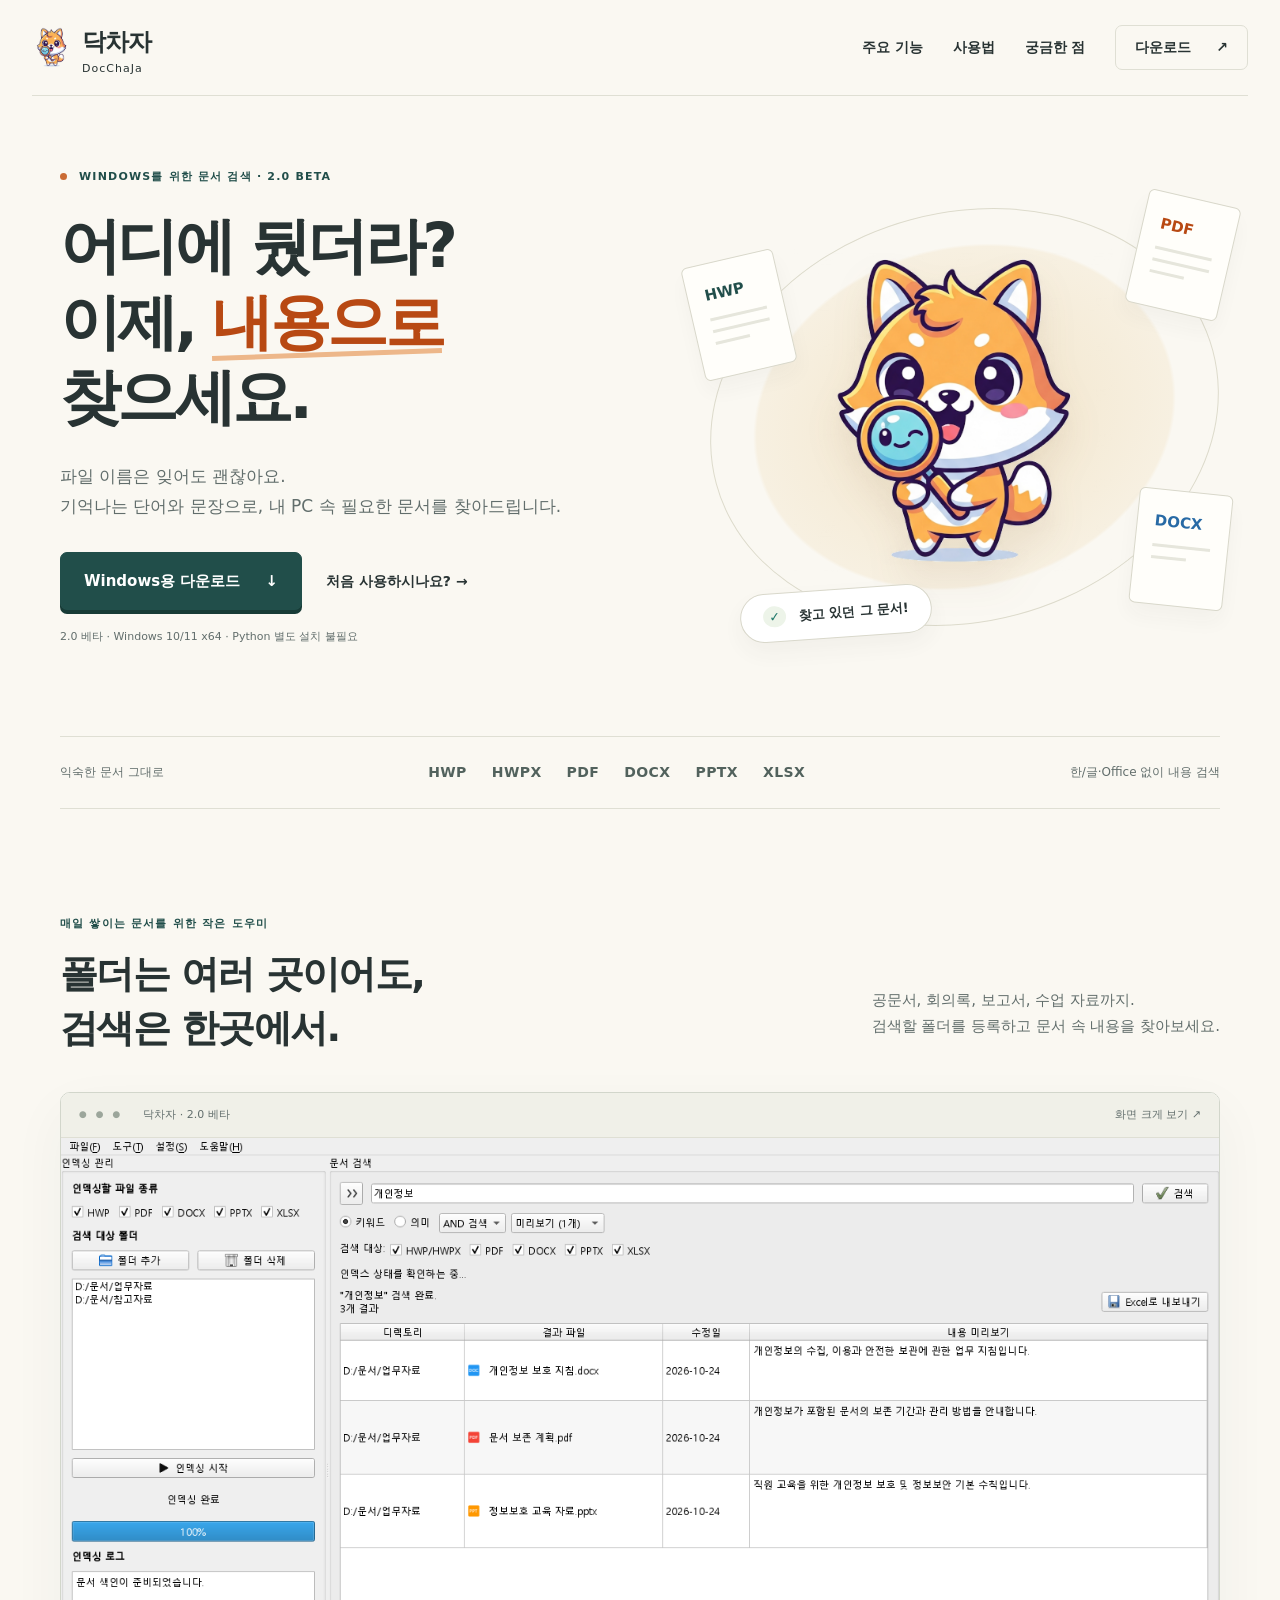
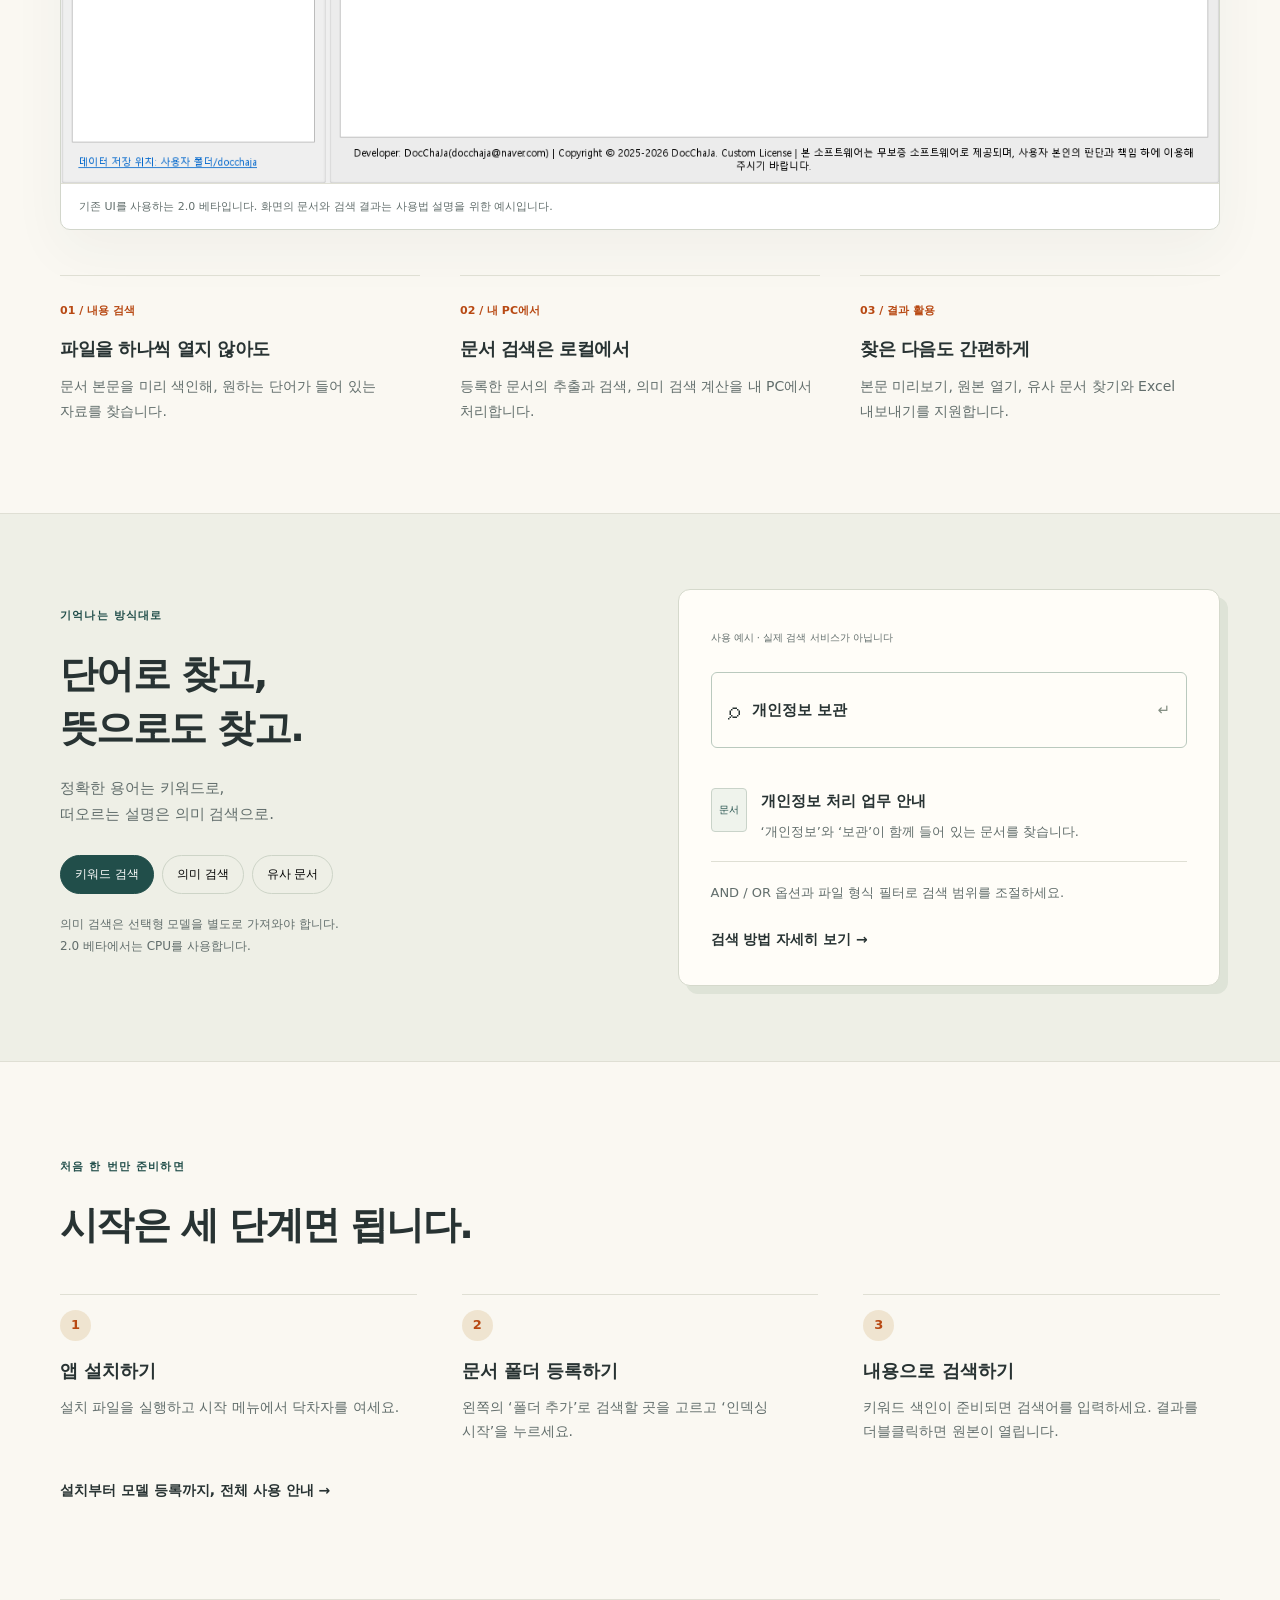
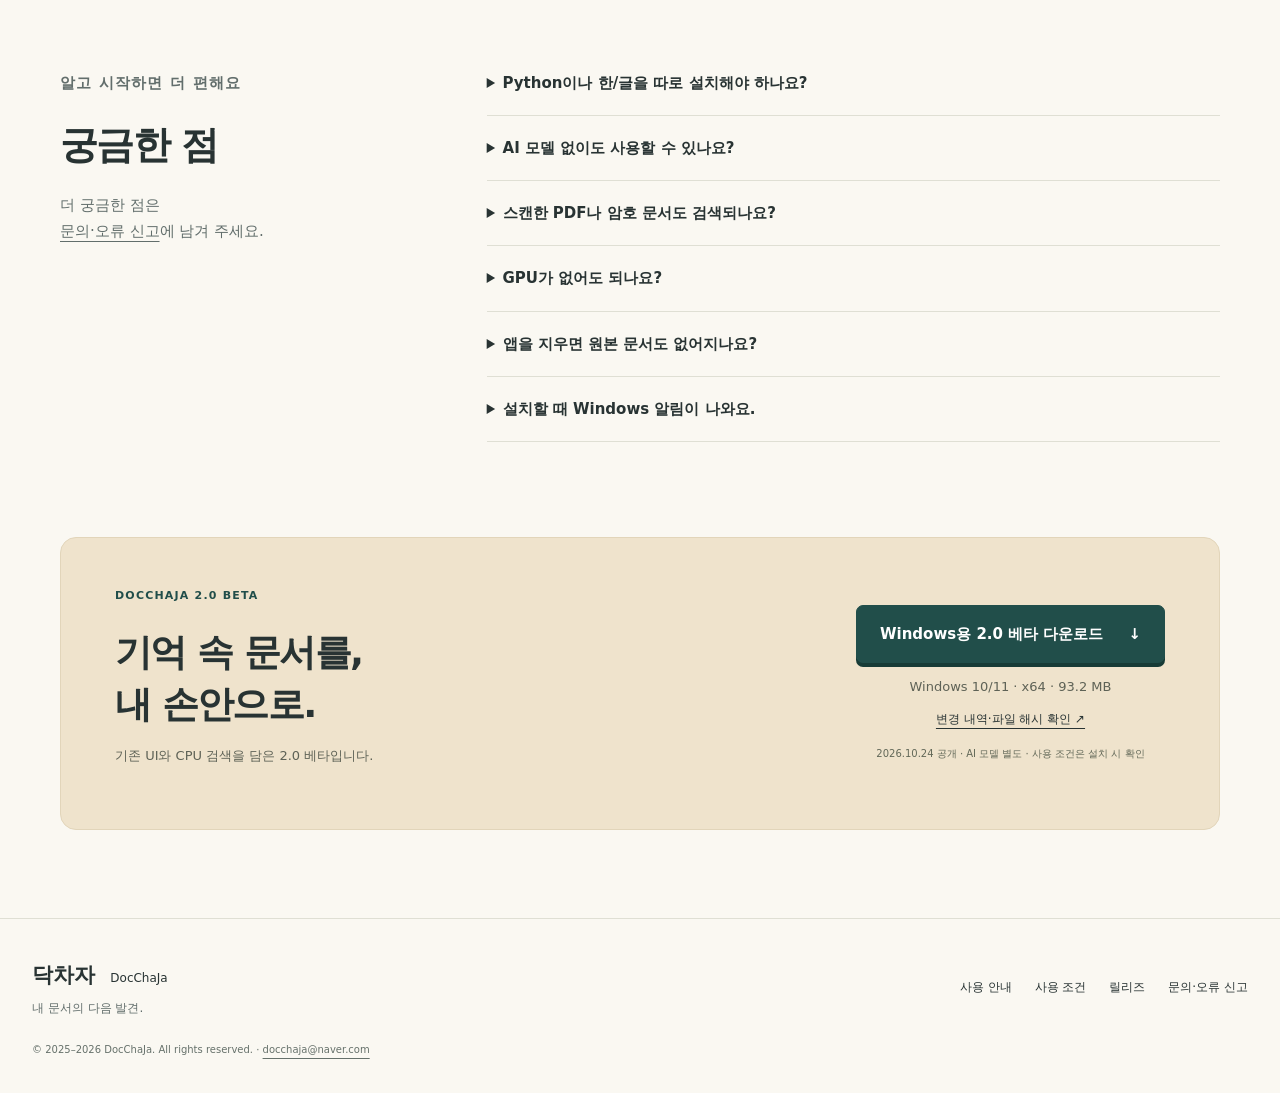
==== docchaja/index.html @ 1e618a7d "Add Korean DocChaJa 2.0 beta website and user guide" ====
<!doctype html><html lang="ko"><head><meta charset="utf-8"><meta name="viewport" content="width=device-width, initial-scale=1"><meta name="theme-color" content="#faf8f2"><link rel="icon" href="assets/favicon.ico"><link rel="stylesheet" href="style.css"><title>닥차자 — 내 문서, 내용으로 찾다. | DocChaJa 2.0 베타</title><meta name="description" content="한글·PDF·Office 문서를 내용으로 찾는 Windows 문서 검색 프로그램. 닥차자 2.0 베타 설치 파일, 사용법과 의미 검색 모델 안내."><link rel="canonical" href="https://thlee.github.io/docchaja/"><meta property="og:title" content="닥차자 — 내 문서, 내용으로 찾다."><meta property="og:description" content="흩어진 HWP·PDF·Office 문서를 한곳에서. Windows용 2.0 베타를 만나보세요."><meta property="og:type" content="website"><meta property="og:url" content="https://thlee.github.io/docchaja/"><meta property="og:image" content="https://thlee.github.io/docchaja/assets/fox.png"></head><body><a class="skip" href="#main">본문으로 이동</a><header class="header"><a class="brand" href="./"><img src="assets/fox.png" alt="" width="40" height="40"><strong>닥차자<span>DocChaJa</span></strong></a><nav aria-label="주 메뉴"><a href="./#features">주요 기능</a><a href="guide.html">사용법</a><a href="./#faq">궁금한 점</a><a class="nav-download" href="./#download">다운로드 <span aria-hidden="true">↗</span></a></nav></header>
<main id="main">
<section class="hero wrap">
<div class="hero-copy"><p class="eyebrow"><span class="status-dot"></span> WINDOWS를 위한 문서 검색 · 2.0 BETA</p><h1>어디에 뒀더라?<br>이제, <em>내용으로</em><br>찾으세요.</h1><p class="lead">파일 이름은 잊어도 괜찮아요.<br>기억나는 단어와 문장으로,<br class="mobile-break"> 내 PC 속 필요한 문서를 찾아드립니다.</p><div class="hero-actions"><a class="button primary" href="https://github.com/thlee/docchaja-releases/releases/download/v2.0.0-beta.1/DocChaJa-Setup-2.0.0-beta-x64.exe">Windows용 다운로드 <span aria-hidden="true">↓</span></a><a class="text-link" href="guide.html">처음 사용하시나요? <span aria-hidden="true">→</span></a></div><p class="download-note">2.0 베타 · Windows 10/11 x64 · Python 별도 설치 불필요</p></div>
<div class="hero-art" aria-label="돋보기를 든 닥차자 여우 캐릭터"><div class="orbit"></div><span class="paper paper-one"><b>HWP</b><i></i><i></i><i></i></span><span class="paper paper-two"><b>PDF</b><i></i><i></i><i></i></span><span class="paper paper-three"><b>DOCX</b><i></i><i></i></span><img class="fox" src="assets/fox.png" width="405" height="405" alt="문서를 찾아주는 돋보기 여우"><div class="found"><span aria-hidden="true">✓</span> 찾고 있던 그 문서!</div></div>
</section>
<div class="formats wrap"><span>익숙한 문서 그대로</span><div><b>HWP</b><b>HWPX</b><b>PDF</b><b>DOCX</b><b>PPTX</b><b>XLSX</b></div><span>한/글·Office 없이 내용 검색</span></div>
<section class="product wrap" id="features"><div class="section-heading"><div><p class="eyebrow">매일 쌓이는 문서를 위한 작은 도우미</p><h2>폴더는 여러 곳이어도,<br>검색은 한곳에서.</h2></div><p>공문서, 회의록, 보고서, 수업 자료까지.<br>검색할 폴더를 등록하고 문서 속 내용을 찾아보세요.</p></div><figure class="app-frame"><div class="frame-top"><span class="window-dots" aria-hidden="true">● ● ●</span><span>닥차자 · 2.0 베타</span><a href="assets/app-preview.png" target="_blank" rel="noopener">화면 크게 보기 ↗</a></div><img src="assets/app-preview.png" alt="왼쪽 인덱싱 관리와 오른쪽 문서 검색 결과가 함께 표시된 닥차자 2.0 베타 화면" width="1400" height="780" loading="lazy"><figcaption>기존 UI를 사용하는 2.0 베타입니다. 화면의 문서와 검색 결과는 사용법 설명을 위한 예시입니다.</figcaption></figure>
<div class="feature-lines"><article><span>01 / 내용 검색</span><h3>파일을 하나씩 열지 않아도</h3><p>문서 본문을 미리 색인해, 원하는 단어가 들어 있는 자료를 찾습니다.</p></article><article><span>02 / 내 PC에서</span><h3>문서 검색은 로컬에서</h3><p>등록한 문서의 추출과 검색, 의미 검색 계산을 내 PC에서 처리합니다.</p></article><article><span>03 / 결과 활용</span><h3>찾은 다음도 간편하게</h3><p>본문 미리보기, 원본 열기, 유사 문서 찾기와 Excel 내보내기를 지원합니다.</p></article></div></section>
<section class="ways"><div class="wrap ways-grid"><div><p class="eyebrow">기억나는 방식대로</p><h2>단어로 찾고,<br>뜻으로도 찾고.</h2><p>정확한 용어는 키워드로,<br>떠오르는 설명은 의미 검색으로.</p><div class="mode-buttons" role="tablist" aria-label="검색 방식"><button role="tab" id="tab-keyword" aria-controls="mode-panel" aria-selected="true" data-mode="keyword">키워드 검색</button><button role="tab" id="tab-semantic" aria-controls="mode-panel" aria-selected="false" tabindex="-1" data-mode="semantic">의미 검색</button><button role="tab" id="tab-similar" aria-controls="mode-panel" aria-selected="false" tabindex="-1" data-mode="similar">유사 문서</button></div><p class="small">의미 검색은 선택형 모델을 별도로 가져와야 합니다.<br>2.0 베타에서는 CPU를 사용합니다.</p></div><div class="example" id="mode-panel" role="tabpanel" aria-labelledby="tab-keyword"><span class="sample-label">사용 예시 · 실제 검색 서비스가 아닙니다</span><div class="query"><span aria-hidden="true">⌕</span><strong id="example-query">개인정보 보관</strong><span class="query-arrow" aria-hidden="true">↵</span></div><div class="sample-document"><span class="file-tag">문서</span><div><h3 id="example-title">개인정보 처리 업무 안내</h3><p id="example-body">‘개인정보’와 ‘보관’이 함께 들어 있는 문서를 찾습니다.</p></div></div><p id="example-detail" class="example-detail">AND / OR 옵션과 파일 형식 필터로 검색 범위를 조절하세요.</p><a href="guide.html#search" class="text-link">검색 방법 자세히 보기 →</a></div></div></section>
<section class="start wrap" id="start"><p class="eyebrow">처음 한 번만 준비하면</p><h2>시작은 세 단계면 됩니다.</h2><ol class="steps"><li><span>1</span><h3>앱 설치하기</h3><p>설치 파일을 실행하고 시작 메뉴에서 닥차자를 여세요.</p></li><li><span>2</span><h3>문서 폴더 등록하기</h3><p>왼쪽의 ‘폴더 추가’로 검색할 곳을 고르고 ‘인덱싱 시작’을 누르세요.</p></li><li><span>3</span><h3>내용으로 검색하기</h3><p>키워드 색인이 준비되면 검색어를 입력하세요. 결과를 더블클릭하면 원본이 열립니다.</p></li></ol><a href="guide.html" class="text-link">설치부터 모델 등록까지, 전체 사용 안내 →</a></section>
<section class="faq wrap" id="faq"><div><p class="eyebrow">알고 시작하면 더 편해요</p><h2>궁금한 점</h2><p>더 궁금한 점은<br><a href="https://github.com/thlee/docchaja-releases/issues">문의·오류 신고</a>에 남겨 주세요.</p></div><div class="questions"><details><summary>Python이나 한/글을 따로 설치해야 하나요?</summary><p>검색에 필요한 실행 환경이 함께 설치됩니다. Python, 한/글, MS Office 없이 문서 내용을 검색할 수 있습니다. 검색 결과의 원본 파일을 열 때는 해당 형식을 열 수 있는 프로그램이 필요합니다.</p></details><details><summary>AI 모델 없이도 사용할 수 있나요?</summary><p>네. 키워드 검색은 모델 없이 사용할 수 있습니다. 의미 검색을 원하면 EmbeddingGemma ONNX 파일 6개를 따로 받아 ‘설정 → AI 모델 관리’에서 가져오세요. 이 버전에는 자동 다운로드 기능이 없습니다. <a href="guide.html#models">모델 가져오기 안내</a></p></details><details><summary>스캔한 PDF나 암호 문서도 검색되나요?</summary><p>텍스트가 없는 이미지 전용 PDF의 OCR은 제공하지 않습니다. 암호·DRM으로 보호되거나 손상된 문서는 건너뛸 수 있습니다. 구형 DOC·PPT·XLS 대신 DOCX·PPTX·XLSX 형식을 지원합니다.</p></details><details><summary>GPU가 없어도 되나요?</summary><p>네. 2.0 베타는 CPU 전용입니다. GPU 가속과 새 UI는 3.0 개발 범위이며 이번 다운로드에 포함되지 않습니다.</p></details><details><summary>앱을 지우면 원본 문서도 없어지나요?</summary><p>제거 프로그램은 원본 문서를 지우지 않습니다. 설정·색인·가져온 모델도 남겨 두므로 다시 설치할 때 활용할 수 있습니다. 기본 데이터 위치는 사용자 폴더 아래의 docchaja입니다.</p></details><details><summary>설치할 때 Windows 알림이 나와요.</summary><p>현재 베타 설치 파일은 코드 서명이 없어 게시자 확인 또는 SmartScreen 안내가 나올 수 있습니다. 공식 다운로드 주소와 릴리즈의 파일 해시를 확인하세요. 회사·학교 PC에서는 조직의 설치 정책을 따르세요.</p></details></div></section>
<section class="download wrap" id="download"><div><p class="eyebrow">DOCCHAJA 2.0 BETA</p><h2>기억 속 문서를,<br>내 손안으로.</h2><p>기존 UI와 CPU 검색을 담은 2.0 베타입니다.</p></div><div class="download-box"><a class="button primary" href="https://github.com/thlee/docchaja-releases/releases/download/v2.0.0-beta.1/DocChaJa-Setup-2.0.0-beta-x64.exe">Windows용 2.0 베타 다운로드 <span aria-hidden="true">↓</span></a><p>Windows 10/11 · x64 · <span id="installer-size">93.2 MB</span></p><a href="https://github.com/thlee/docchaja-releases/releases/tag/v2.0.0-beta.1">변경 내역·파일 해시 확인 ↗</a><small>2026.10.24 공개 · AI 모델 별도 · 사용 조건은 설치 시 확인</small></div></section>
</main><footer><a class="footer-brand" href="./">닥차자 <span>DocChaJa</span></a><p>내 문서의 다음 발견.</p><div><a href="guide.html">사용 안내</a><a href="LICENSE.txt">사용 조건</a><a href="https://github.com/thlee/docchaja-releases/releases">릴리즈</a><a href="https://github.com/thlee/docchaja-releases/issues">문의·오류 신고</a></div><small>© 2025–2026 DocChaJa. All rights reserved. · <a href="mailto:docchaja@naver.com">docchaja@naver.com</a></small></footer><script src="site.js" defer></script></body></html>
---- docchaja/style.css ----
@charset "UTF-8";
:root{--bg:#faf8f2;--ink:#283333;--muted:#626e6c;--line:#dfdfd4;--orange:#b84913;--light:#f5e9d6;--teal:#214e4a}*{box-sizing:border-box}html{scroll-behavior:smooth;scroll-padding-top:95px}body{margin:0;background:var(--bg);color:var(--ink);font-family:"Segoe UI","Malgun Gothic",system-ui,sans-serif;line-height:1.75;word-break:keep-all}a{color:inherit;text-underline-offset:5px}button{font:inherit;cursor:pointer}img{max-width:100%;height:auto}a,button,summary{outline-offset:5px}a:focus-visible,button:focus-visible,summary:focus-visible{outline:3px solid #137c81}.wrap{width:min(1160px,calc(100% - 64px));margin-inline:auto}.header{width:min(1280px,calc(100% - 64px));margin:auto;min-height:96px;display:flex;align-items:center;justify-content:space-between;border-bottom:1px solid var(--line);gap:24px}.brand{display:flex;align-items:center;gap:10px;text-decoration:none}.brand img{object-fit:contain}.brand strong{font-size:24px;letter-spacing:-1.2px}.brand strong span{display:block;font-size:11px;font-weight:500;letter-spacing:1px;line-height:1}.header nav{display:flex;gap:30px;align-items:center;font-size:14px;font-weight:600}.header nav a{text-decoration:none}.header nav a:hover{color:var(--orange)}.nav-download{border:1px solid var(--line);padding:9px 19px;border-radius:7px}.nav-download span{padding-left:20px}.skip{position:absolute;top:-80px;left:16px;background:white;z-index:20;padding:10px}.skip:focus{top:10px}.hero{display:grid;grid-template-columns:1.15fr 1fr;align-items:center;min-height:640px;padding-top:58px;padding-bottom:66px;gap:25px}.eyebrow{font-size:11px;font-weight:700;letter-spacing:1.2px;margin:0 0 22px;color:var(--teal)}.status-dot{display:inline-block;background:#ca6b34;width:7px;height:7px;border-radius:50%;margin-right:7px}.hero h1{font-size:clamp(42px,4.8vw,65px);line-height:1.23;letter-spacing:-3.6px;margin:0 0 26px;font-weight:750}.hero em{font-style:normal;color:var(--orange);position:relative}.hero em:after{content:"";height:5px;background:#edb78a;position:absolute;bottom:0;left:0;right:0;transform:rotate(-2deg);z-index:-1}.lead{color:var(--muted);font-size:17px;line-height:1.8;margin-bottom:30px}.hero-actions{display:flex;align-items:center;gap:24px;flex-wrap:wrap}.button{display:inline-flex;align-items:center;justify-content:center;gap:25px;text-decoration:none;padding:15px 23px;border-radius:7px;font-weight:650;font-size:15px}.primary{background:var(--teal);color:#fff;border:1px solid var(--teal);box-shadow:0 4px 0 #173b36}.primary:hover{background:#163e39;transform:translateY(-1px)}.text-link{font-size:14px;font-weight:600;text-decoration:none}.text-link:hover{text-decoration:underline}.download-note{font-size:11px;color:var(--muted);margin-top:17px}.mobile-break{display:none}.hero-art{position:relative;isolation:isolate;min-height:460px;display:grid;place-items:center}.orbit{position:absolute;inset:30px -2px 20px 15px;border:1px solid #dddbcc;border-radius:50%;transform:rotate(-15deg);background:radial-gradient(ellipse at center,#f2e4c9 0,#f7f0e1 58%,transparent 59%)}.fox{width:325px;position:relative;z-index:2;filter:drop-shadow(0 22px 18px #75512614)}.paper{position:absolute;width:94px;height:116px;padding:17px;background:#fffefa;border:1px solid #d9d8cb;border-radius:6px;box-shadow:0 12px 20px #3d423b09;z-index:3}.paper b{font-size:15px;color:var(--teal)}.paper i{display:block;background:#e6e6dc;height:3px;margin-top:9px}.paper i:last-child{width:60%}.paper-one{left:0;top:75px;transform:rotate(-13deg)}.paper-two{right:-10px;top:15px;transform:rotate(13deg)}.paper-two b{color:#b84913}.paper-three{right:-8px;bottom:35px;transform:rotate(6deg)}.paper-three b{color:#286aa5}.found{position:absolute;bottom:4px;left:48px;z-index:4;transform:rotate(-4deg);background:white;border:1px solid #d9d8cb;border-radius:28px;padding:12px 22px;box-shadow:0 10px 22px #3d423b0c;font-size:13px;font-weight:600}.found span{color:#1e776a;background:#edf4e9;border-radius:50%;padding:3px 6px;margin-right:8px}.formats{display:flex;justify-content:space-between;align-items:center;border-block:1px solid var(--line);padding-block:23px;font-size:12px;color:var(--muted);gap:20px}.formats div{display:flex;gap:25px}.formats b{font-size:14px;letter-spacing:.4px;color:#52625d}.product{padding-top:105px;padding-bottom:90px}.section-heading{display:flex;align-items:end;justify-content:space-between;gap:30px;margin-bottom:38px}h2{font-size:clamp(28px,3vw,40px);line-height:1.4;letter-spacing:-1.6px;margin:0 0 20px}.section-heading p:not(.eyebrow),.ways p,.faq p{font-size:15px;color:var(--muted)}.section-heading .eyebrow{margin-bottom:14px}.section-heading h2{margin:0}.app-frame{margin:0;border:1px solid #d2d6cb;border-radius:10px;overflow:hidden;background:white;box-shadow:0 20px 55px #29473b0c}.frame-top{padding:12px 18px;border-bottom:1px solid var(--line);display:flex;align-items:center;gap:20px;font-size:11px;background:#f0f0e8;color:#626e6c}.window-dots{font-size:9px;letter-spacing:3px;color:#9ca69b}.frame-top a{margin-left:auto;text-decoration:none}.app-frame>img{display:block;width:100%;height:auto}.app-frame figcaption{padding:13px 18px;font-size:11px;color:var(--muted);border-top:1px solid var(--line)}.feature-lines{display:grid;grid-template-columns:repeat(3,1fr);gap:40px;padding-top:45px}.feature-lines article{border-top:1px solid var(--line);padding-top:19px}.feature-lines span{font-size:11px;color:var(--orange);font-weight:700}.feature-lines h3{font-size:18px;letter-spacing:-.5px;margin:10px 0}.feature-lines p{font-size:14px;color:var(--muted);margin:0}.ways{background:#eeefe6;border-block:1px solid var(--line);padding:75px 0}.ways-grid{display:grid;grid-template-columns:1fr 1fr;gap:75px;align-items:center}.ways .eyebrow{color:var(--teal);font-size:11px}.mode-buttons{display:flex;gap:8px;flex-wrap:wrap;margin-top:28px}.mode-buttons button{padding:8px 14px;font-size:12px;border:1px solid #cdd4c7;border-radius:30px;background:transparent}.mode-buttons [aria-selected=true]{background:var(--teal);color:white;border-color:var(--teal)}.ways .small{font-size:12px;line-height:1.8;margin-top:20px}.example{padding:32px;background:#fffdf8;border:1px solid #d5d9cc;border-radius:12px;box-shadow:8px 8px 0 #dee3d7}.sample-label{font-size:10px;color:var(--muted)}.query{display:flex;gap:12px;align-items:center;padding:16px;border:1px solid #bac9be;border-radius:6px;margin:22px 0;font-size:15px}.query>span:first-child{font-size:24px}.query-arrow{margin-left:auto;color:#828d81}.sample-document{display:flex;gap:14px;padding:18px 0;border-bottom:1px solid var(--line)}.file-tag{font-size:10px;border:1px solid #c9d3c9;border-radius:4px;align-self:start;padding:12px 7px;background:#eff3ec;color:var(--teal)}.sample-document h3{font-size:15px;margin:0 0 6px}.sample-document p{font-size:13px;margin:0}.ways .example-detail{font-size:13px;margin:20px 0}.start{padding-block:95px}.steps{list-style:none;padding:0;display:grid;grid-template-columns:repeat(3,1fr);gap:45px;margin:42px 0 32px}.steps li{position:relative;padding-top:15px;border-top:1px solid var(--line)}.steps span{display:inline-grid;place-items:center;background:#efe4d0;color:var(--orange);border-radius:50%;width:31px;height:31px;font-size:13px;font-weight:700}.steps h3{font-size:18px;margin:14px 0 8px}.steps p{font-size:14px;color:var(--muted);margin:0}.faq{border-top:1px solid var(--line);display:grid;grid-template-columns:1fr 2fr;gap:60px;padding-block:70px 95px}.questions details{border-bottom:1px solid var(--line);padding:19px 0}.questions details:first-child{padding-top:0}.questions summary{cursor:pointer;font-size:15px;font-weight:600;padding-right:16px}.questions p{font-size:14px;margin-bottom:0}.download{display:flex;justify-content:space-between;align-items:center;gap:40px;background:#efe3cc;border:1px solid #e2d5ba;border-radius:16px;padding:48px 54px;margin-bottom:88px}.download h2{font-size:37px;margin-bottom:14px}.download p:not(.eyebrow){font-size:13px;color:#5e6256}.download-box{text-align:center}.download-box p{margin-bottom:5px}.download-box>a:not(.button){font-size:12px}.download-box small{display:block;font-size:10px;color:#626858;margin-top:13px}footer{border-top:1px solid var(--line);padding:38px 32px 35px;max-width:1280px;margin:auto;display:grid;grid-template-columns:1fr auto;gap:4px 24px}.footer-brand{font-size:21px;font-weight:750;text-decoration:none}.footer-brand span{font-size:12px;margin-left:8px;font-weight:500}footer p{font-size:12px;color:var(--muted);margin:0}footer div{grid-column:2;grid-row:1 / 3;display:flex;gap:23px;align-items:center;font-size:12px}footer div a{text-decoration:none}footer small{font-size:10px;color:#66716b;margin-top:18px}.guide{max-width:900px;padding-top:60px;padding-bottom:90px}.guide h1{font-size:38px;letter-spacing:-1.6px;line-height:1.4}.guide h2{font-size:27px;margin-top:55px;border-top:1px solid var(--line);padding-top:30px}.guide h3{font-size:20px;margin-top:30px}.guide p,.guide li{font-size:15px}.guide a{color:var(--teal)}.guide table{border-collapse:collapse;width:100%;font-size:13px;display:block;overflow-x:auto}.guide th,.guide td{border:1px solid var(--line);padding:12px;text-align:left}.guide th{background:#eeefe6}.guide code{overflow-wrap:anywhere;word-break:break-word;background:#eeefe6;padding:2px 5px;border-radius:3px;font-size:.9em}.guide ul,.guide ol{padding-left:23px}.guide li{margin:8px 0}.guide blockquote{margin:20px 0;border-left:3px solid var(--orange);padding:10px 20px;background:#f4ebdc}.back{font-size:13px}.guide-banner{padding:15px 20px;background:#eeefe6;border-radius:8px;font-size:13px}
@media(max-width:1000px){.hero{grid-template-columns:1.1fr 1fr}.hero-art{transform:scale(.9)}.formats{flex-wrap:wrap;justify-content:center}.formats>span:last-child{display:none}.hero-actions{gap:18px}.hero h1{font-size:50px}.ways-grid{gap:40px}.download{padding:35px}.download h2{font-size:30px}.header nav{gap:20px}footer div{gap:15px}}
@media(max-width:720px){.wrap,.header{width:calc(100% - 40px)}.header{min-height:78px;gap:10px}.brand strong{font-size:21px}.brand img{width:32px;height:32px}.header nav{gap:17px;font-size:12px}.header nav>a:first-child,.header nav>a:nth-child(3){display:none}.nav-download{padding:7px 10px}.nav-download span{padding-left:3px}.hero{grid-template-columns:1fr;padding-top:40px;padding-bottom:30px;gap:0;min-height:auto}.hero h1{font-size:48px;letter-spacing:-2.8px}.eyebrow{font-size:10px;letter-spacing:.6px}.lead{font-size:15px}.hero-art{min-height:340px;width:320px;max-width:100%;margin:auto;transform:none;margin-top:25px}.fox{width:235px}.orbit{inset:20px 0}.paper{width:70px;height:90px;padding:11px}.paper b{font-size:12px}.paper-one{top:55px;left:0}.paper-two{top:15px;right:0}.paper-three{bottom:25px;right:0}.found{left:30px;bottom:0;font-size:11px;padding:9px 15px}.formats{padding-block:18px;gap:12px}.formats div{gap:17px}.formats b{font-size:12px}.formats>span{font-size:11px}.product{padding-top:58px;padding-bottom:55px}.section-heading{display:block;margin-bottom:25px}.section-heading>p{font-size:13px;margin-top:18px}.frame-top{gap:10px;padding:9px 10px;font-size:10px}.window-dots{display:none}.app-frame figcaption{font-size:10px;padding:10px}.feature-lines{grid-template-columns:1fr;gap:24px;padding-top:30px}.feature-lines article{padding-top:13px}.feature-lines h3{font-size:17px;margin:6px 0}.ways{padding-block:50px}.ways-grid{grid-template-columns:1fr;gap:24px}.example{padding:22px;box-shadow:5px 5px 0 #dee3d7}.start{padding-block:55px}.steps{grid-template-columns:1fr;gap:24px;margin-top:30px}.steps h3{display:inline-block;margin:0 0 8px 10px}.steps p{margin-top:8px}.faq{grid-template-columns:1fr;gap:20px;padding-block:45px 55px}.faq>div:first-child>p:last-child{display:none}.download{flex-direction:column;align-items:stretch;padding:28px 23px;gap:12px;margin-bottom:50px;border-radius:10px}.download h2{font-size:30px}.download-box .button{font-size:13px;padding:14px;gap:13px;width:100%}footer{display:block;padding:30px 20px}footer div{display:flex;flex-wrap:wrap;gap:18px;margin-block:22px}footer small{display:block}.guide{padding-top:35px}.guide h1{font-size:28px}.guide h2{font-size:24px}.guide td,.guide th{padding:8px}.hero-actions{align-items:start;flex-direction:column;gap:17px}.download-note{font-size:10px}.guide p,.guide li{font-size:14px}}
@media(prefers-reduced-motion:reduce){html{scroll-behavior:auto}.primary:hover{transform:none}}
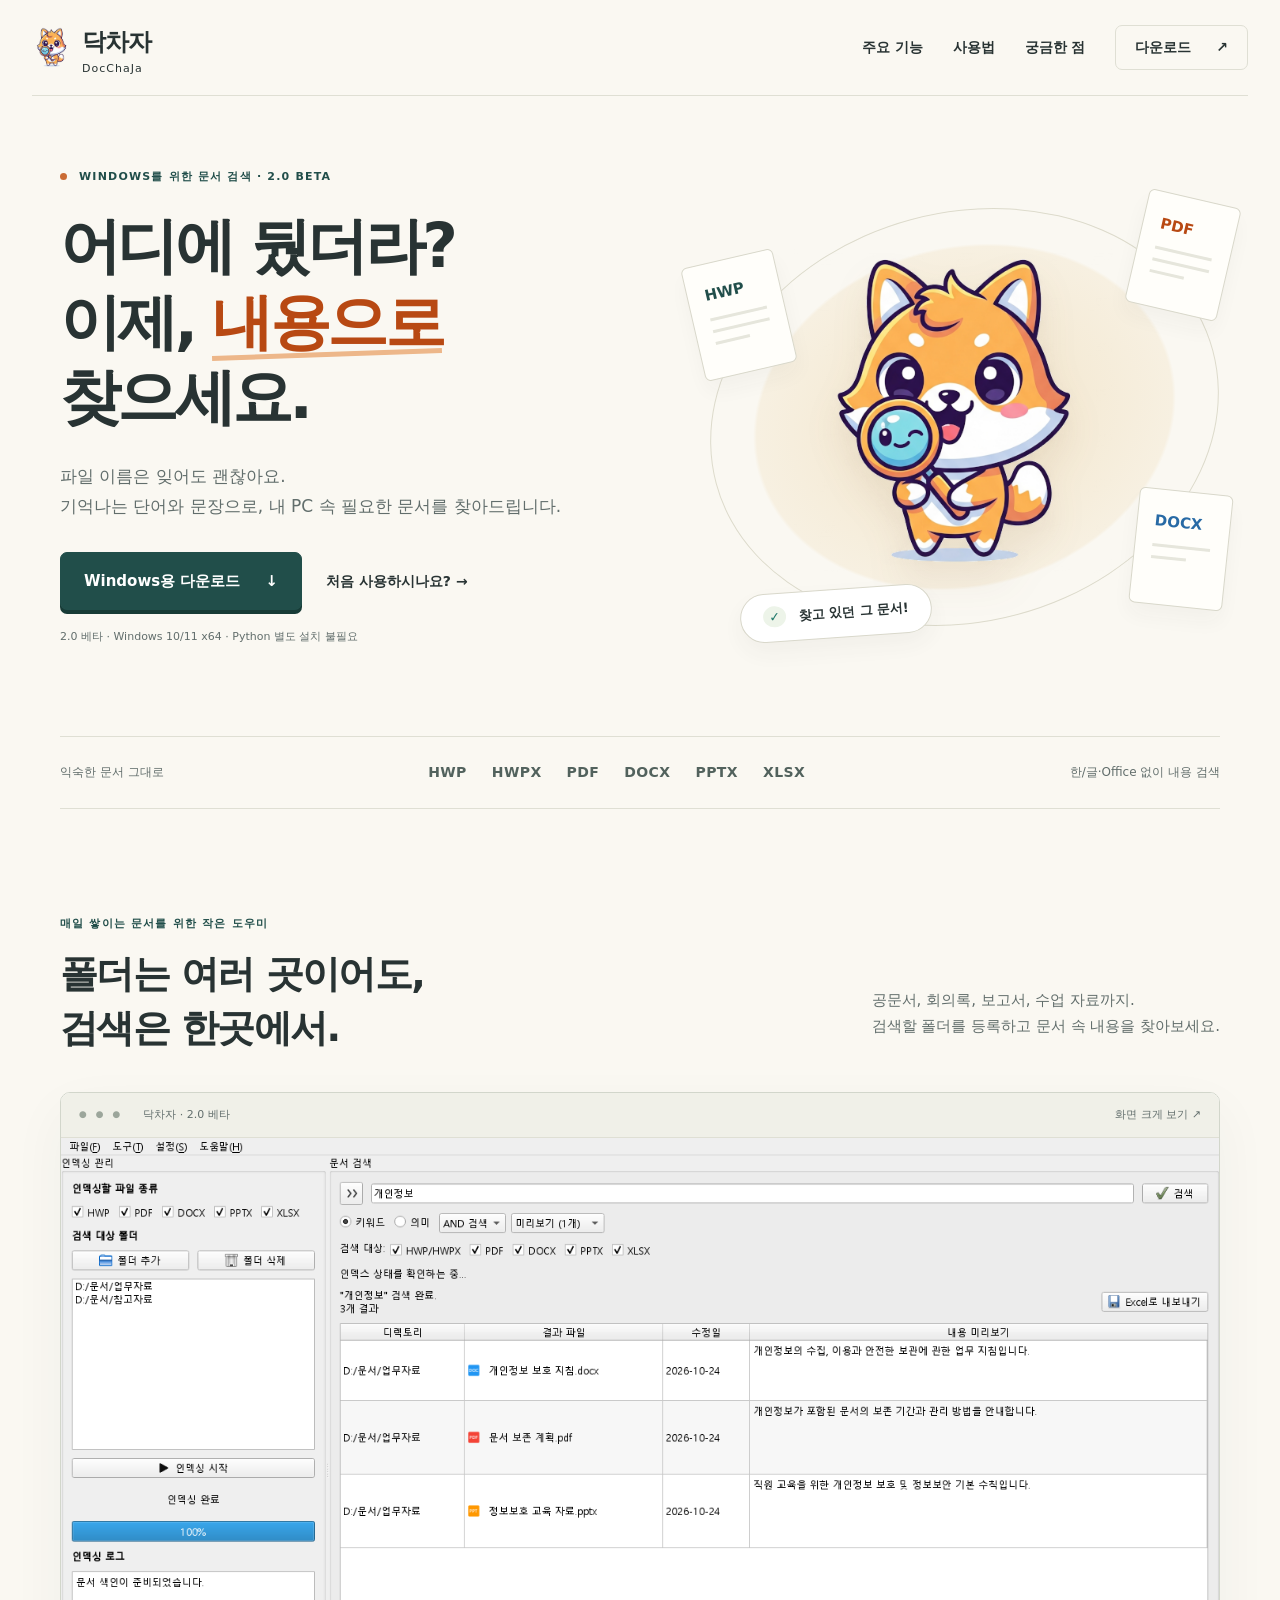
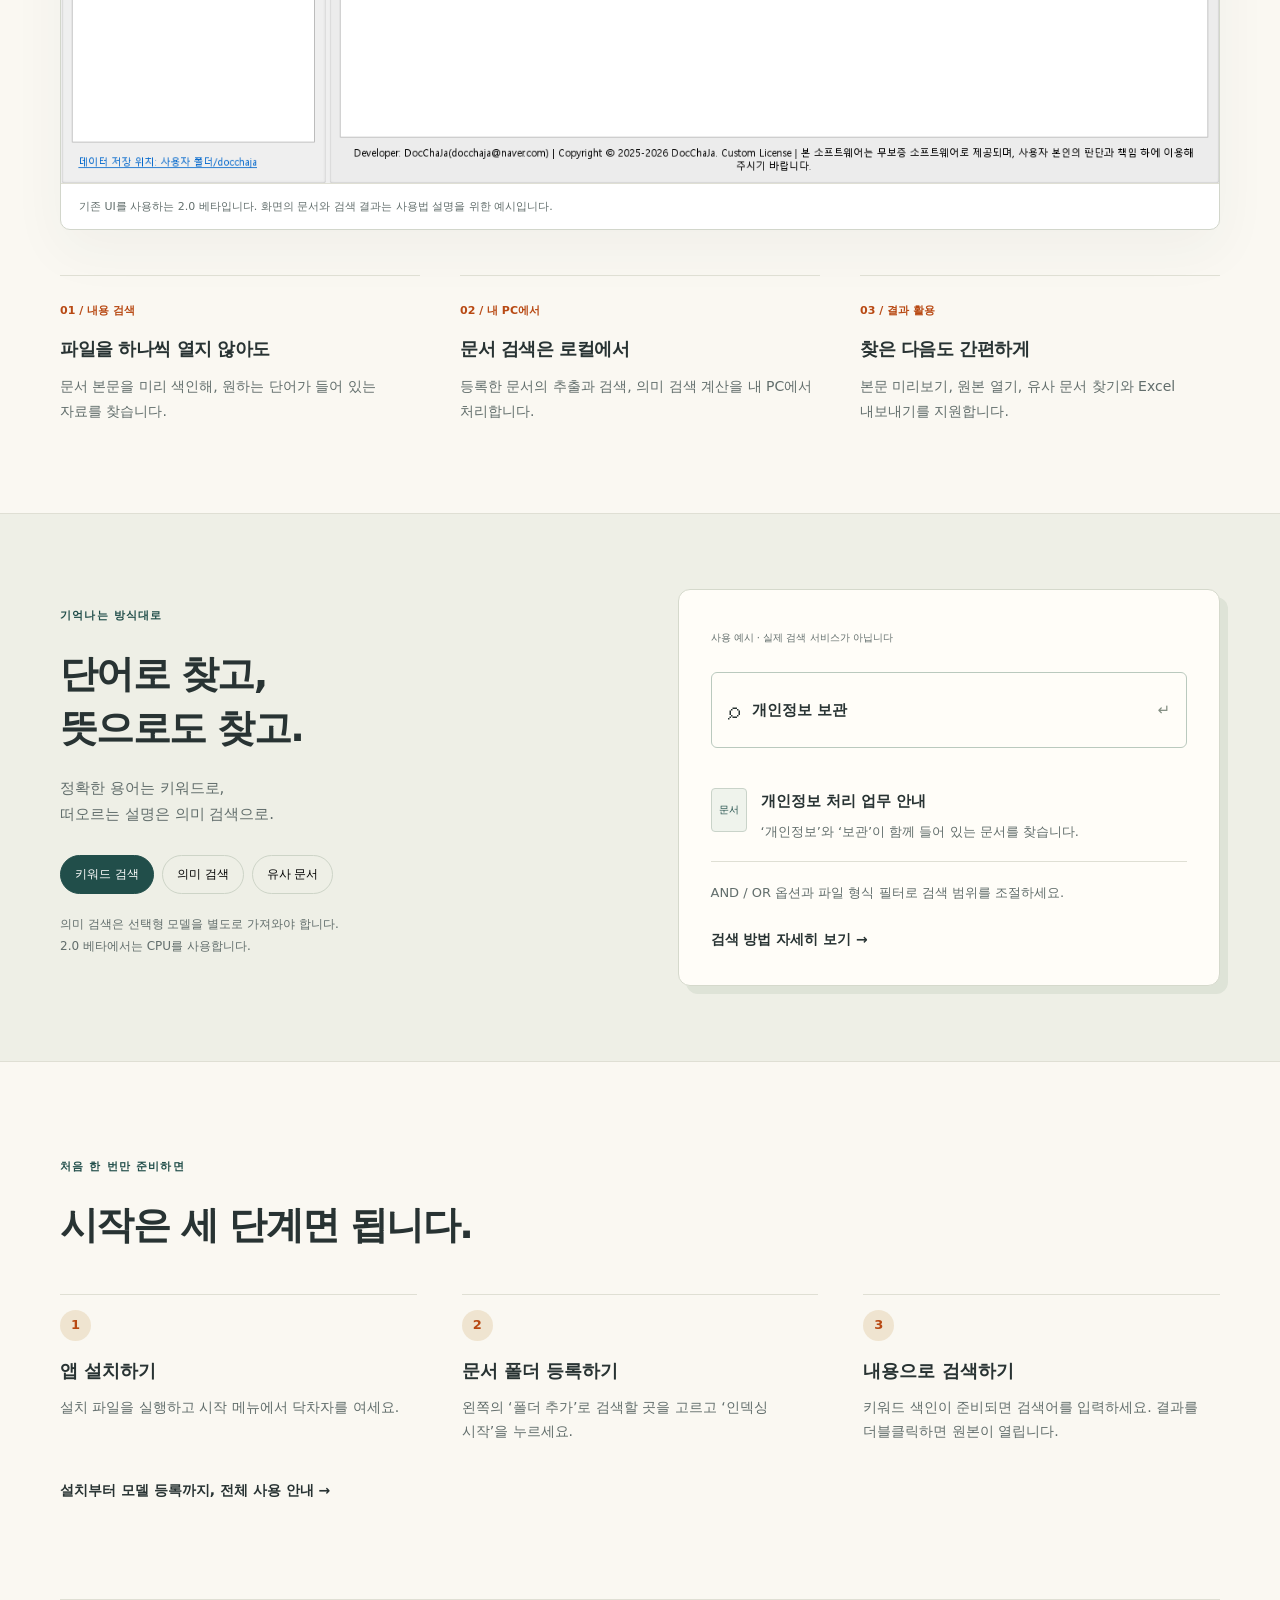
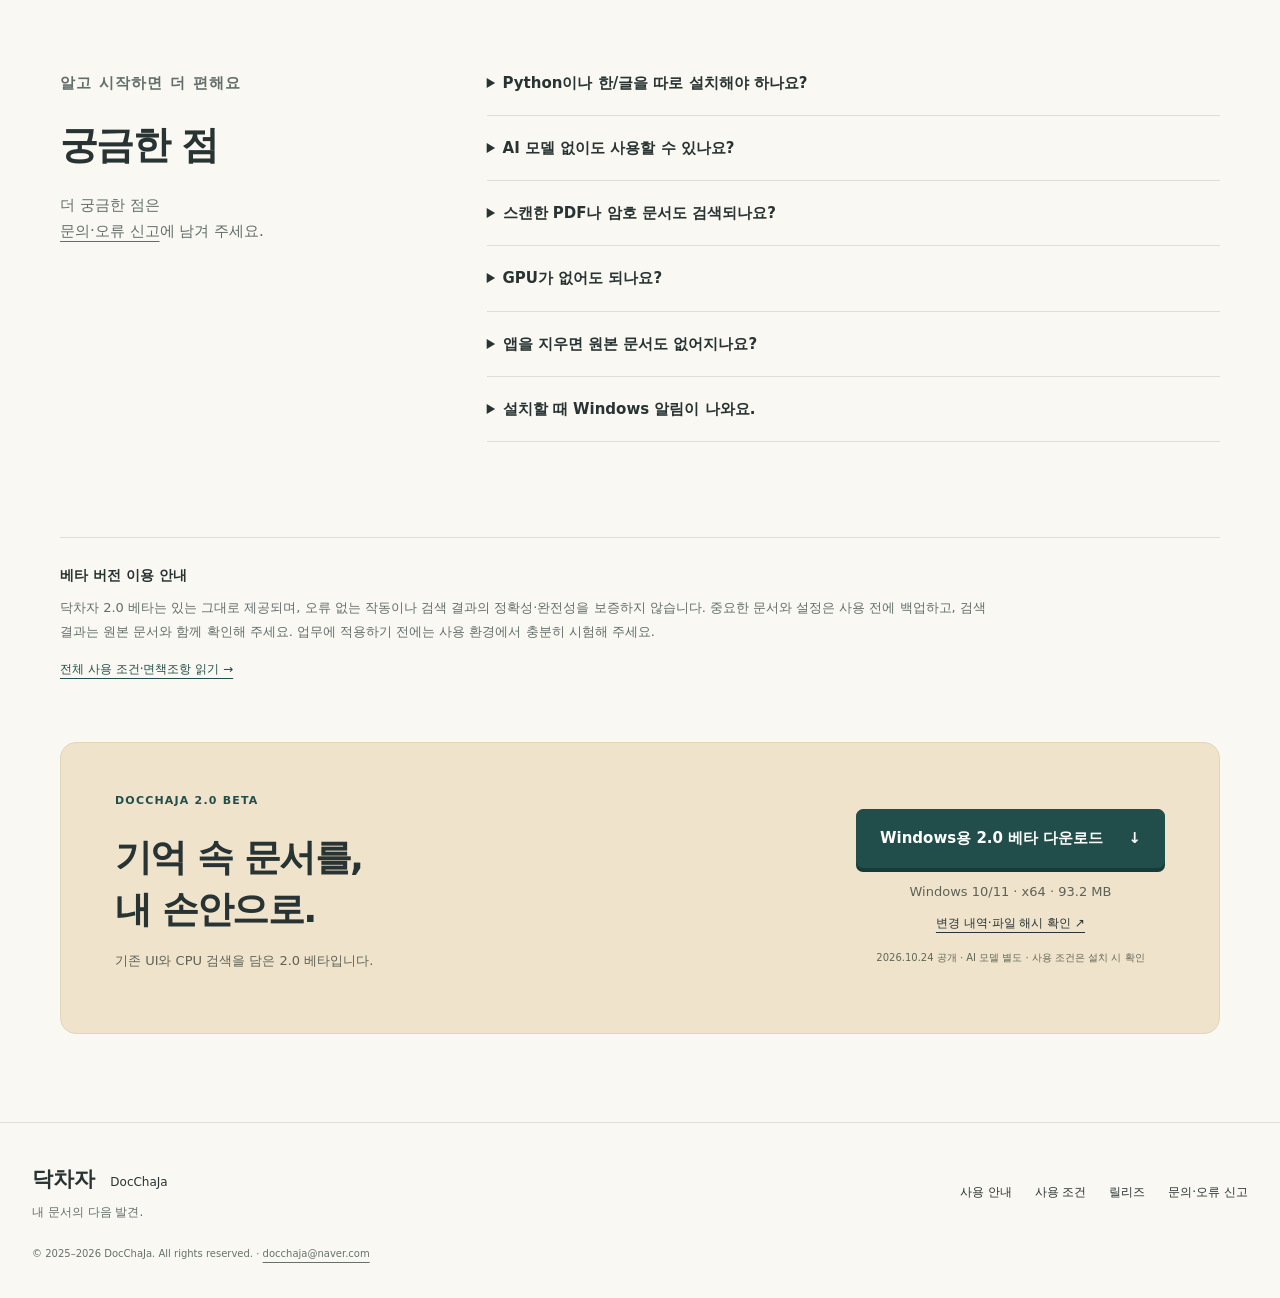
==== commit 77935fc3: "Show beta disclaimer and license before download" ====
--- a/docchaja/index.html
+++ b/docchaja/index.html
@@ -10,5 +10,5 @@
 <section class="ways"><div class="wrap ways-grid"><div><p class="eyebrow">기억나는 방식대로</p><h2>단어로 찾고,<br>뜻으로도 찾고.</h2><p>정확한 용어는 키워드로,<br>떠오르는 설명은 의미 검색으로.</p><div class="mode-buttons" role="tablist" aria-label="검색 방식"><button role="tab" id="tab-keyword" aria-controls="mode-panel" aria-selected="true" data-mode="keyword">키워드 검색</button><button role="tab" id="tab-semantic" aria-controls="mode-panel" aria-selected="false" tabindex="-1" data-mode="semantic">의미 검색</button><button role="tab" id="tab-similar" aria-controls="mode-panel" aria-selected="false" tabindex="-1" data-mode="similar">유사 문서</button></div><p class="small">의미 검색은 선택형 모델을 별도로 가져와야 합니다.<br>2.0 베타에서는 CPU를 사용합니다.</p></div><div class="example" id="mode-panel" role="tabpanel" aria-labelledby="tab-keyword"><span class="sample-label">사용 예시 · 실제 검색 서비스가 아닙니다</span><div class="query"><span aria-hidden="true">⌕</span><strong id="example-query">개인정보 보관</strong><span class="query-arrow" aria-hidden="true">↵</span></div><div class="sample-document"><span class="file-tag">문서</span><div><h3 id="example-title">개인정보 처리 업무 안내</h3><p id="example-body">‘개인정보’와 ‘보관’이 함께 들어 있는 문서를 찾습니다.</p></div></div><p id="example-detail" class="example-detail">AND / OR 옵션과 파일 형식 필터로 검색 범위를 조절하세요.</p><a href="guide.html#search" class="text-link">검색 방법 자세히 보기 →</a></div></div></section>
 <section class="start wrap" id="start"><p class="eyebrow">처음 한 번만 준비하면</p><h2>시작은 세 단계면 됩니다.</h2><ol class="steps"><li><span>1</span><h3>앱 설치하기</h3><p>설치 파일을 실행하고 시작 메뉴에서 닥차자를 여세요.</p></li><li><span>2</span><h3>문서 폴더 등록하기</h3><p>왼쪽의 ‘폴더 추가’로 검색할 곳을 고르고 ‘인덱싱 시작’을 누르세요.</p></li><li><span>3</span><h3>내용으로 검색하기</h3><p>키워드 색인이 준비되면 검색어를 입력하세요. 결과를 더블클릭하면 원본이 열립니다.</p></li></ol><a href="guide.html" class="text-link">설치부터 모델 등록까지, 전체 사용 안내 →</a></section>
 <section class="faq wrap" id="faq"><div><p class="eyebrow">알고 시작하면 더 편해요</p><h2>궁금한 점</h2><p>더 궁금한 점은<br><a href="https://github.com/thlee/docchaja-releases/issues">문의·오류 신고</a>에 남겨 주세요.</p></div><div class="questions"><details><summary>Python이나 한/글을 따로 설치해야 하나요?</summary><p>검색에 필요한 실행 환경이 함께 설치됩니다. Python, 한/글, MS Office 없이 문서 내용을 검색할 수 있습니다. 검색 결과의 원본 파일을 열 때는 해당 형식을 열 수 있는 프로그램이 필요합니다.</p></details><details><summary>AI 모델 없이도 사용할 수 있나요?</summary><p>네. 키워드 검색은 모델 없이 사용할 수 있습니다. 의미 검색을 원하면 EmbeddingGemma ONNX 파일 6개를 따로 받아 ‘설정 → AI 모델 관리’에서 가져오세요. 이 버전에는 자동 다운로드 기능이 없습니다. <a href="guide.html#models">모델 가져오기 안내</a></p></details><details><summary>스캔한 PDF나 암호 문서도 검색되나요?</summary><p>텍스트가 없는 이미지 전용 PDF의 OCR은 제공하지 않습니다. 암호·DRM으로 보호되거나 손상된 문서는 건너뛸 수 있습니다. 구형 DOC·PPT·XLS 대신 DOCX·PPTX·XLSX 형식을 지원합니다.</p></details><details><summary>GPU가 없어도 되나요?</summary><p>네. 2.0 베타는 CPU 전용입니다. GPU 가속과 새 UI는 3.0 개발 범위이며 이번 다운로드에 포함되지 않습니다.</p></details><details><summary>앱을 지우면 원본 문서도 없어지나요?</summary><p>제거 프로그램은 원본 문서를 지우지 않습니다. 설정·색인·가져온 모델도 남겨 두므로 다시 설치할 때 활용할 수 있습니다. 기본 데이터 위치는 사용자 폴더 아래의 docchaja입니다.</p></details><details><summary>설치할 때 Windows 알림이 나와요.</summary><p>현재 베타 설치 파일은 코드 서명이 없어 게시자 확인 또는 SmartScreen 안내가 나올 수 있습니다. 공식 다운로드 주소와 릴리즈의 파일 해시를 확인하세요. 회사·학교 PC에서는 조직의 설치 정책을 따르세요.</p></details></div></section>
-<section class="download wrap" id="download"><div><p class="eyebrow">DOCCHAJA 2.0 BETA</p><h2>기억 속 문서를,<br>내 손안으로.</h2><p>기존 UI와 CPU 검색을 담은 2.0 베타입니다.</p></div><div class="download-box"><a class="button primary" href="https://github.com/thlee/docchaja-releases/releases/download/v2.0.0-beta.1/DocChaJa-Setup-2.0.0-beta-x64.exe">Windows용 2.0 베타 다운로드 <span aria-hidden="true">↓</span></a><p>Windows 10/11 · x64 · <span id="installer-size">93.2 MB</span></p><a href="https://github.com/thlee/docchaja-releases/releases/tag/v2.0.0-beta.1">변경 내역·파일 해시 확인 ↗</a><small>2026.10.24 공개 · AI 모델 별도 · 사용 조건은 설치 시 확인</small></div></section>
+<aside class="beta-notice wrap" aria-labelledby="beta-notice-title"><h3 id="beta-notice-title">베타 버전 이용 안내</h3><p>닥차자 2.0 베타는 있는 그대로 제공되며, 오류 없는 작동이나 검색 결과의 정확성·완전성을 보증하지 않습니다. 중요한 문서와 설정은 사용 전에 백업하고, 검색 결과는 원본 문서와 함께 확인해 주세요. 업무에 적용하기 전에는 사용 환경에서 충분히 시험해 주세요.</p><a href="LICENSE.txt">전체 사용 조건·면책조항 읽기 →</a></aside><section class="download wrap" id="download"><div><p class="eyebrow">DOCCHAJA 2.0 BETA</p><h2>기억 속 문서를,<br>내 손안으로.</h2><p>기존 UI와 CPU 검색을 담은 2.0 베타입니다.</p></div><div class="download-box"><a class="button primary" href="https://github.com/thlee/docchaja-releases/releases/download/v2.0.0-beta.1/DocChaJa-Setup-2.0.0-beta-x64.exe">Windows용 2.0 베타 다운로드 <span aria-hidden="true">↓</span></a><p>Windows 10/11 · x64 · <span id="installer-size">93.2 MB</span></p><a href="https://github.com/thlee/docchaja-releases/releases/tag/v2.0.0-beta.1">변경 내역·파일 해시 확인 ↗</a><small>2026.10.24 공개 · AI 모델 별도 · 사용 조건은 설치 시 확인</small></div></section>
 </main><footer><a class="footer-brand" href="./">닥차자 <span>DocChaJa</span></a><p>내 문서의 다음 발견.</p><div><a href="guide.html">사용 안내</a><a href="LICENSE.txt">사용 조건</a><a href="https://github.com/thlee/docchaja-releases/releases">릴리즈</a><a href="https://github.com/thlee/docchaja-releases/issues">문의·오류 신고</a></div><small>© 2025–2026 DocChaJa. All rights reserved. · <a href="mailto:docchaja@naver.com">docchaja@naver.com</a></small></footer><script src="site.js" defer></script></body></html>
--- a/docchaja/style.css
+++ b/docchaja/style.css
@@ -3,3 +3,5 @@
 @media(max-width:1000px){.hero{grid-template-columns:1.1fr 1fr}.hero-art{transform:scale(.9)}.formats{flex-wrap:wrap;justify-content:center}.formats>span:last-child{display:none}.hero-actions{gap:18px}.hero h1{font-size:50px}.ways-grid{gap:40px}.download{padding:35px}.download h2{font-size:30px}.header nav{gap:20px}footer div{gap:15px}}
 @media(max-width:720px){.wrap,.header{width:calc(100% - 40px)}.header{min-height:78px;gap:10px}.brand strong{font-size:21px}.brand img{width:32px;height:32px}.header nav{gap:17px;font-size:12px}.header nav>a:first-child,.header nav>a:nth-child(3){display:none}.nav-download{padding:7px 10px}.nav-download span{padding-left:3px}.hero{grid-template-columns:1fr;padding-top:40px;padding-bottom:30px;gap:0;min-height:auto}.hero h1{font-size:48px;letter-spacing:-2.8px}.eyebrow{font-size:10px;letter-spacing:.6px}.lead{font-size:15px}.hero-art{min-height:340px;width:320px;max-width:100%;margin:auto;transform:none;margin-top:25px}.fox{width:235px}.orbit{inset:20px 0}.paper{width:70px;height:90px;padding:11px}.paper b{font-size:12px}.paper-one{top:55px;left:0}.paper-two{top:15px;right:0}.paper-three{bottom:25px;right:0}.found{left:30px;bottom:0;font-size:11px;padding:9px 15px}.formats{padding-block:18px;gap:12px}.formats div{gap:17px}.formats b{font-size:12px}.formats>span{font-size:11px}.product{padding-top:58px;padding-bottom:55px}.section-heading{display:block;margin-bottom:25px}.section-heading>p{font-size:13px;margin-top:18px}.frame-top{gap:10px;padding:9px 10px;font-size:10px}.window-dots{display:none}.app-frame figcaption{font-size:10px;padding:10px}.feature-lines{grid-template-columns:1fr;gap:24px;padding-top:30px}.feature-lines article{padding-top:13px}.feature-lines h3{font-size:17px;margin:6px 0}.ways{padding-block:50px}.ways-grid{grid-template-columns:1fr;gap:24px}.example{padding:22px;box-shadow:5px 5px 0 #dee3d7}.start{padding-block:55px}.steps{grid-template-columns:1fr;gap:24px;margin-top:30px}.steps h3{display:inline-block;margin:0 0 8px 10px}.steps p{margin-top:8px}.faq{grid-template-columns:1fr;gap:20px;padding-block:45px 55px}.faq>div:first-child>p:last-child{display:none}.download{flex-direction:column;align-items:stretch;padding:28px 23px;gap:12px;margin-bottom:50px;border-radius:10px}.download h2{font-size:30px}.download-box .button{font-size:13px;padding:14px;gap:13px;width:100%}footer{display:block;padding:30px 20px}footer div{display:flex;flex-wrap:wrap;gap:18px;margin-block:22px}footer small{display:block}.guide{padding-top:35px}.guide h1{font-size:28px}.guide h2{font-size:24px}.guide td,.guide th{padding:8px}.hero-actions{align-items:start;flex-direction:column;gap:17px}.download-note{font-size:10px}.guide p,.guide li{font-size:14px}}
 @media(prefers-reduced-motion:reduce){html{scroll-behavior:auto}.primary:hover{transform:none}}
+
+.beta-notice{border-top:1px solid var(--line);padding:25px 0 35px;margin-bottom:25px;color:var(--muted)}.beta-notice h3{font-size:14px;color:var(--ink);margin:0 0 8px}.beta-notice p{font-size:13px;line-height:1.85;margin:0 0 10px;max-width:950px}.beta-notice a{font-size:12px;color:var(--teal)}.guide .beta-notice{margin-top:40px}
